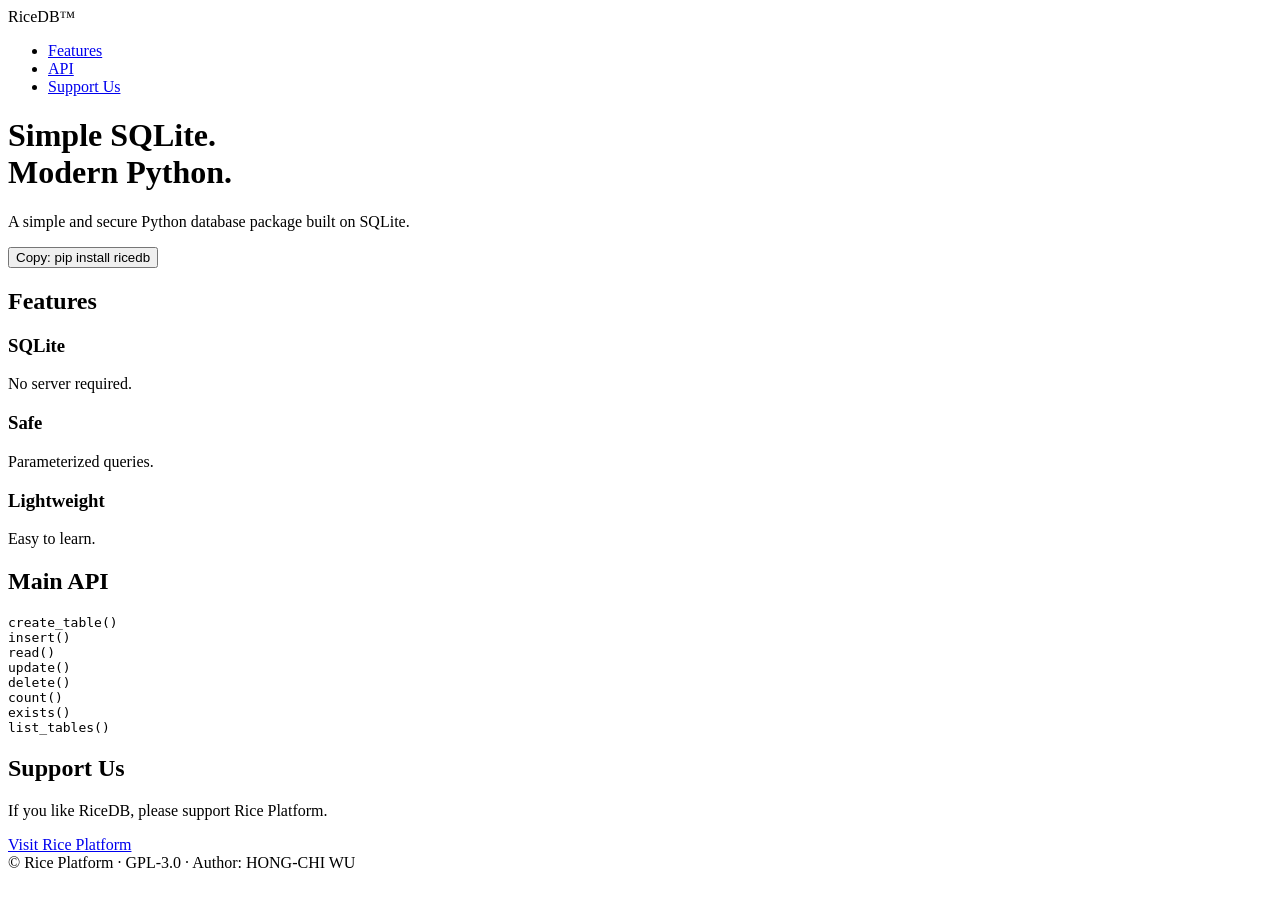
==== db/index.html @ 089bb0a8 "Add files via upload" ====
<!DOCTYPE html>
<html lang="en">
<head>
<meta charset="UTF-8">
<meta name="viewport" content="width=device-width,initial-scale=1">
<title>RiceDB | Rice Platform</title>
<link rel="stylesheet" href="css/style.css">
</head>
<body>
<header class="hero">
<nav>
<div class="logo">RiceDB™</div>
<ul>
<li><a href="#features">Features</a></li>
<li><a href="#api">API</a></li>
<li><a href="#support">Support Us</a></li>
</ul>
</nav>
<div class="hero-content">
<h1>Simple SQLite.<br>Modern Python.</h1>
<p>A simple and secure Python database package built on SQLite.</p>
<button id="copyBtn">Copy: pip install ricedb</button>
</div>
</header>

<section id="features" class="section">
<h2>Features</h2>
<div class="cards">
<div class="card"><h3>SQLite</h3><p>No server required.</p></div>
<div class="card"><h3>Safe</h3><p>Parameterized queries.</p></div>
<div class="card"><h3>Lightweight</h3><p>Easy to learn.</p></div>
</div>
</section>

<section id="api" class="section">
<h2>Main API</h2>
<pre>create_table()
insert()
read()
update()
delete()
count()
exists()
list_tables()</pre>
</section>

<section id="support" class="section support">
<h2>Support Us</h2>
<p>If you like RiceDB, please support Rice Platform.</p>
<a class="button" href="https://riceplatform.org">Visit Rice Platform</a>
</section>

<footer>© Rice Platform · GPL-3.0 · Author: HONG-CHI WU</footer>
<script src="js/main.js"></script>
</body>
</html>
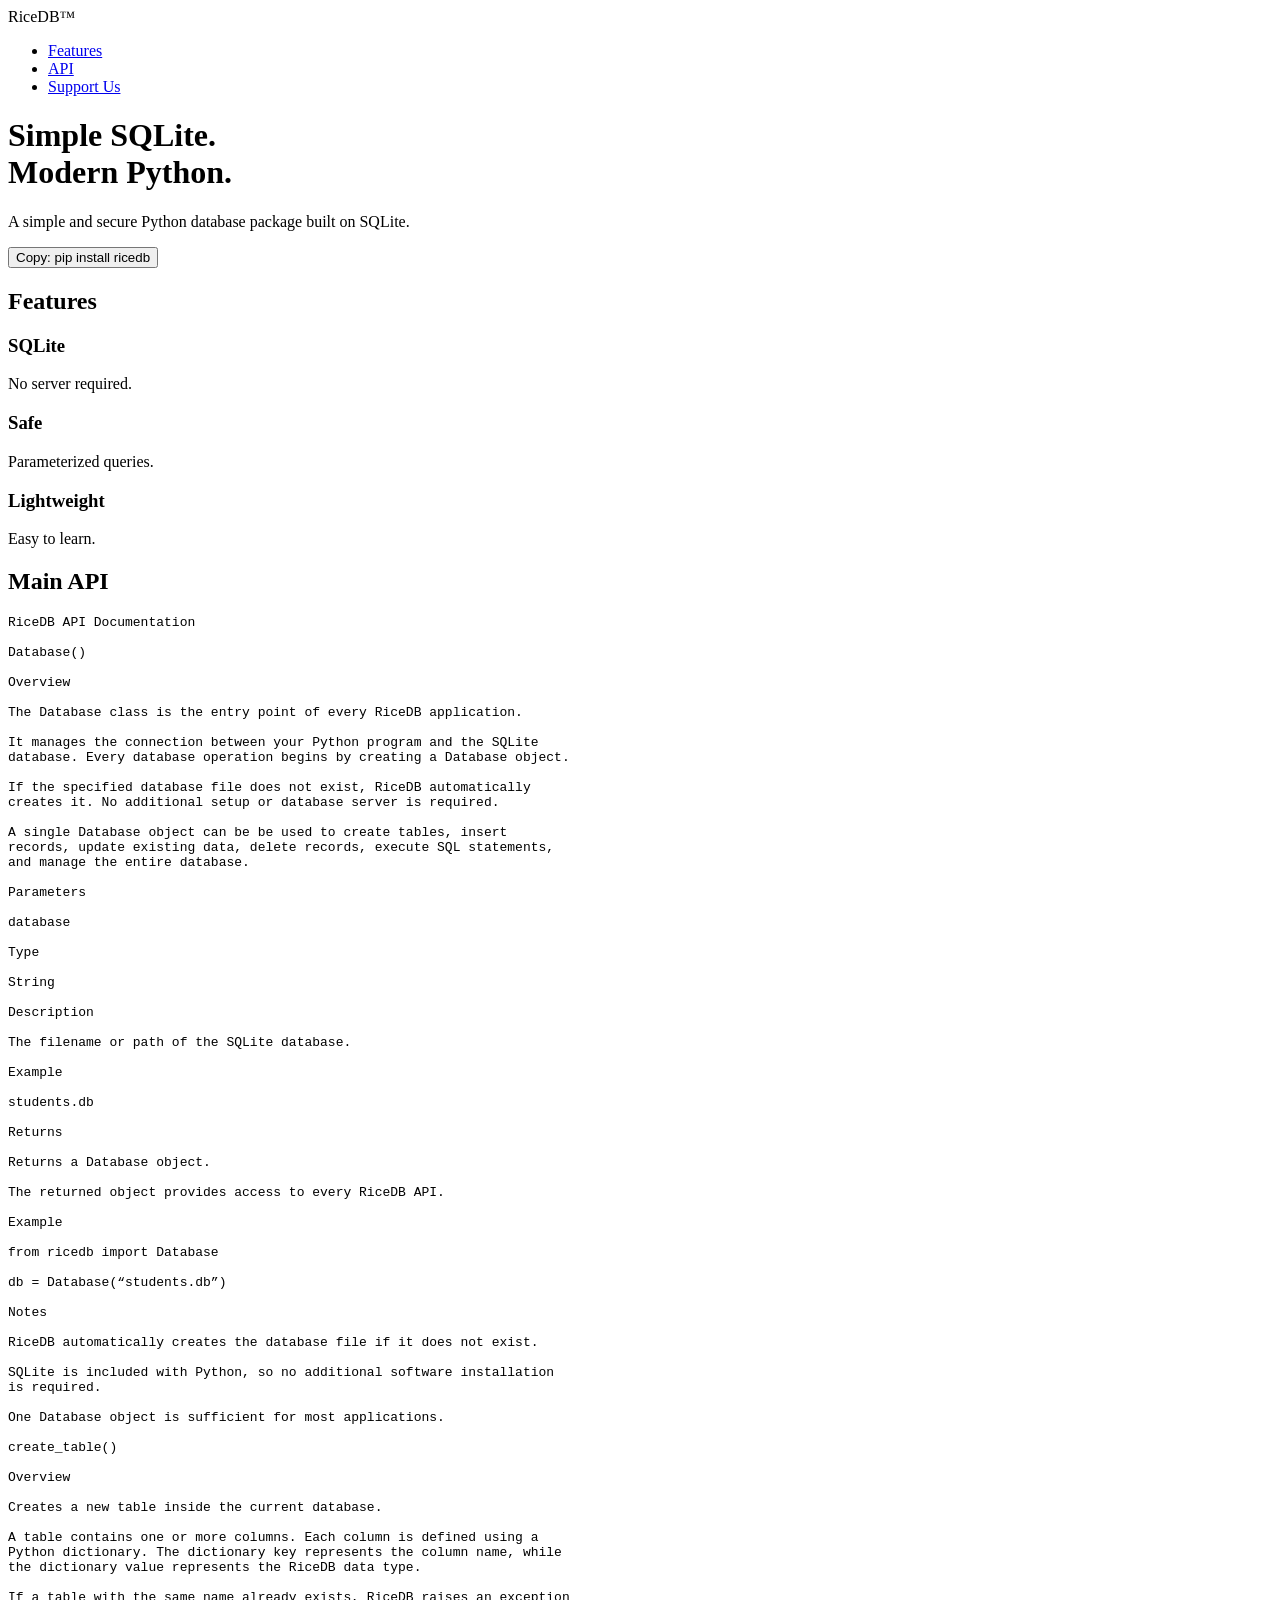
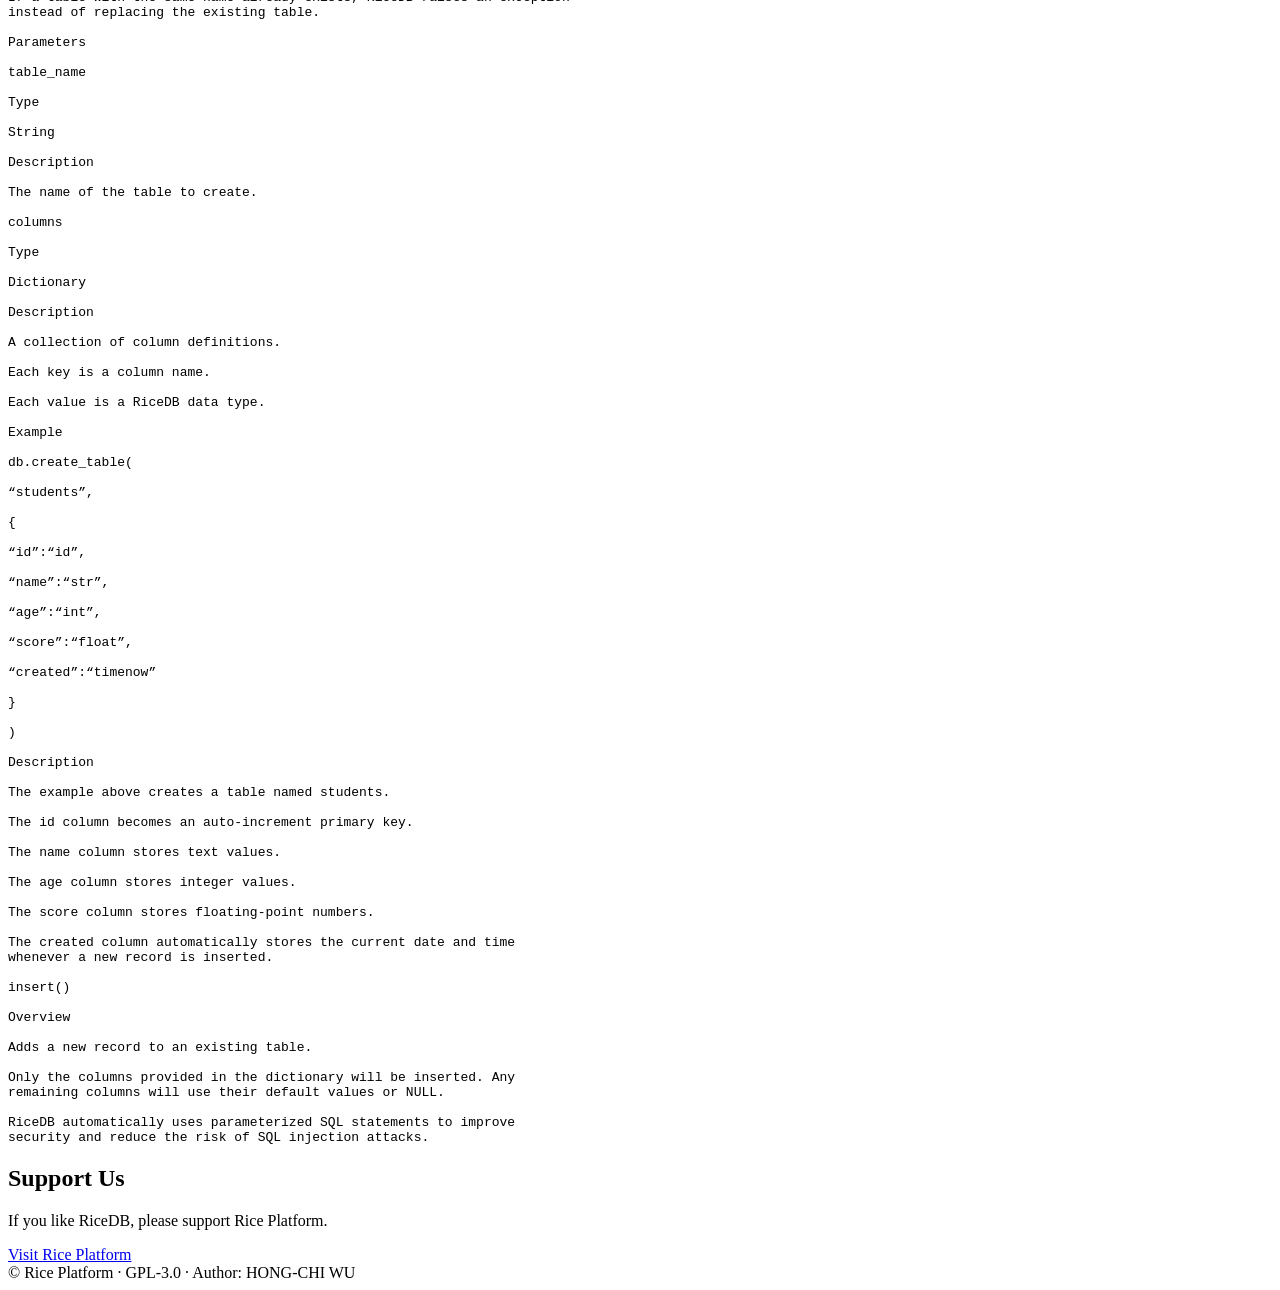
==== commit 97faff2a: "Enhance RiceDB API documentation Updated RiceDB API documentation with detailed descriptions of the " ====
--- a/db/index.html
+++ b/db/index.html
@@ -34,14 +34,149 @@
 
 <section id="api" class="section">
 <h2>Main API</h2>
-<pre>create_table()
+<pre>RiceDB API Documentation
+
+Database()
+
+Overview
+
+The Database class is the entry point of every RiceDB application.
+
+It manages the connection between your Python program and the SQLite
+database. Every database operation begins by creating a Database object.
+
+If the specified database file does not exist, RiceDB automatically
+creates it. No additional setup or database server is required.
+
+A single Database object can be be used to create tables, insert
+records, update existing data, delete records, execute SQL statements,
+and manage the entire database.
+
+Parameters
+
+database
+
+Type
+
+String
+
+Description
+
+The filename or path of the SQLite database.
+
+Example
+
+students.db
+
+Returns
+
+Returns a Database object.
+
+The returned object provides access to every RiceDB API.
+
+Example
+
+from ricedb import Database
+
+db = Database(“students.db”)
+
+Notes
+
+RiceDB automatically creates the database file if it does not exist.
+
+SQLite is included with Python, so no additional software installation
+is required.
+
+One Database object is sufficient for most applications.
+
+create_table()
+
+Overview
+
+Creates a new table inside the current database.
+
+A table contains one or more columns. Each column is defined using a
+Python dictionary. The dictionary key represents the column name, while
+the dictionary value represents the RiceDB data type.
+
+If a table with the same name already exists, RiceDB raises an exception
+instead of replacing the existing table.
+
+Parameters
+
+table_name
+
+Type
+
+String
+
+Description
+
+The name of the table to create.
+
+columns
+
+Type
+
+Dictionary
+
+Description
+
+A collection of column definitions.
+
+Each key is a column name.
+
+Each value is a RiceDB data type.
+
+Example
+
+db.create_table(
+
+“students”,
+
+{
+
+“id”:“id”,
+
+“name”:“str”,
+
+“age”:“int”,
+
+“score”:“float”,
+
+“created”:“timenow”
+
+}
+
+)
+
+Description
+
+The example above creates a table named students.
+
+The id column becomes an auto-increment primary key.
+
+The name column stores text values.
+
+The age column stores integer values.
+
+The score column stores floating-point numbers.
+
+The created column automatically stores the current date and time
+whenever a new record is inserted.
+
 insert()
-read()
-update()
-delete()
-count()
-exists()
-list_tables()</pre>
+
+Overview
+
+Adds a new record to an existing table.
+
+Only the columns provided in the dictionary will be inserted. Any
+remaining columns will use their default values or NULL.
+
+RiceDB automatically uses parameterized SQL statements to improve
+security and reduce the risk of SQL injection attacks.
+</pre>
 </section>
 
 <section id="support" class="section support">
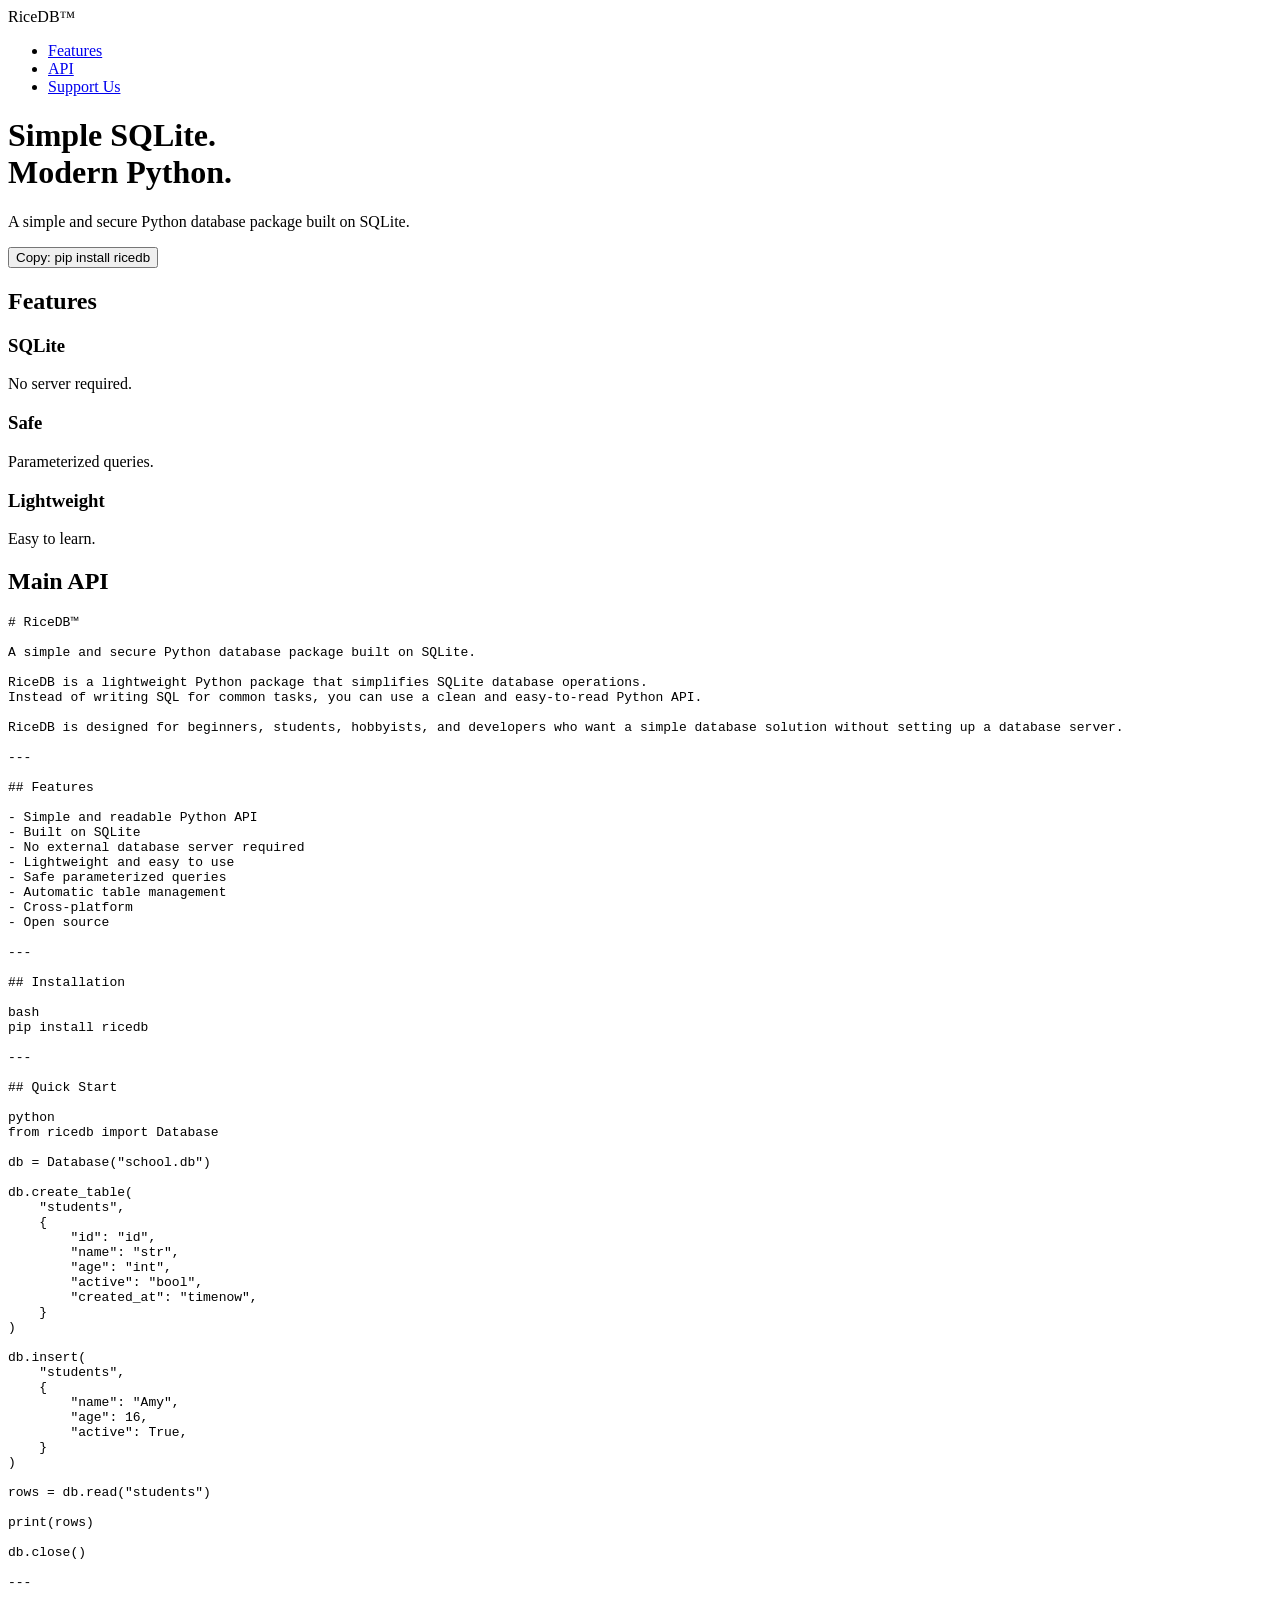
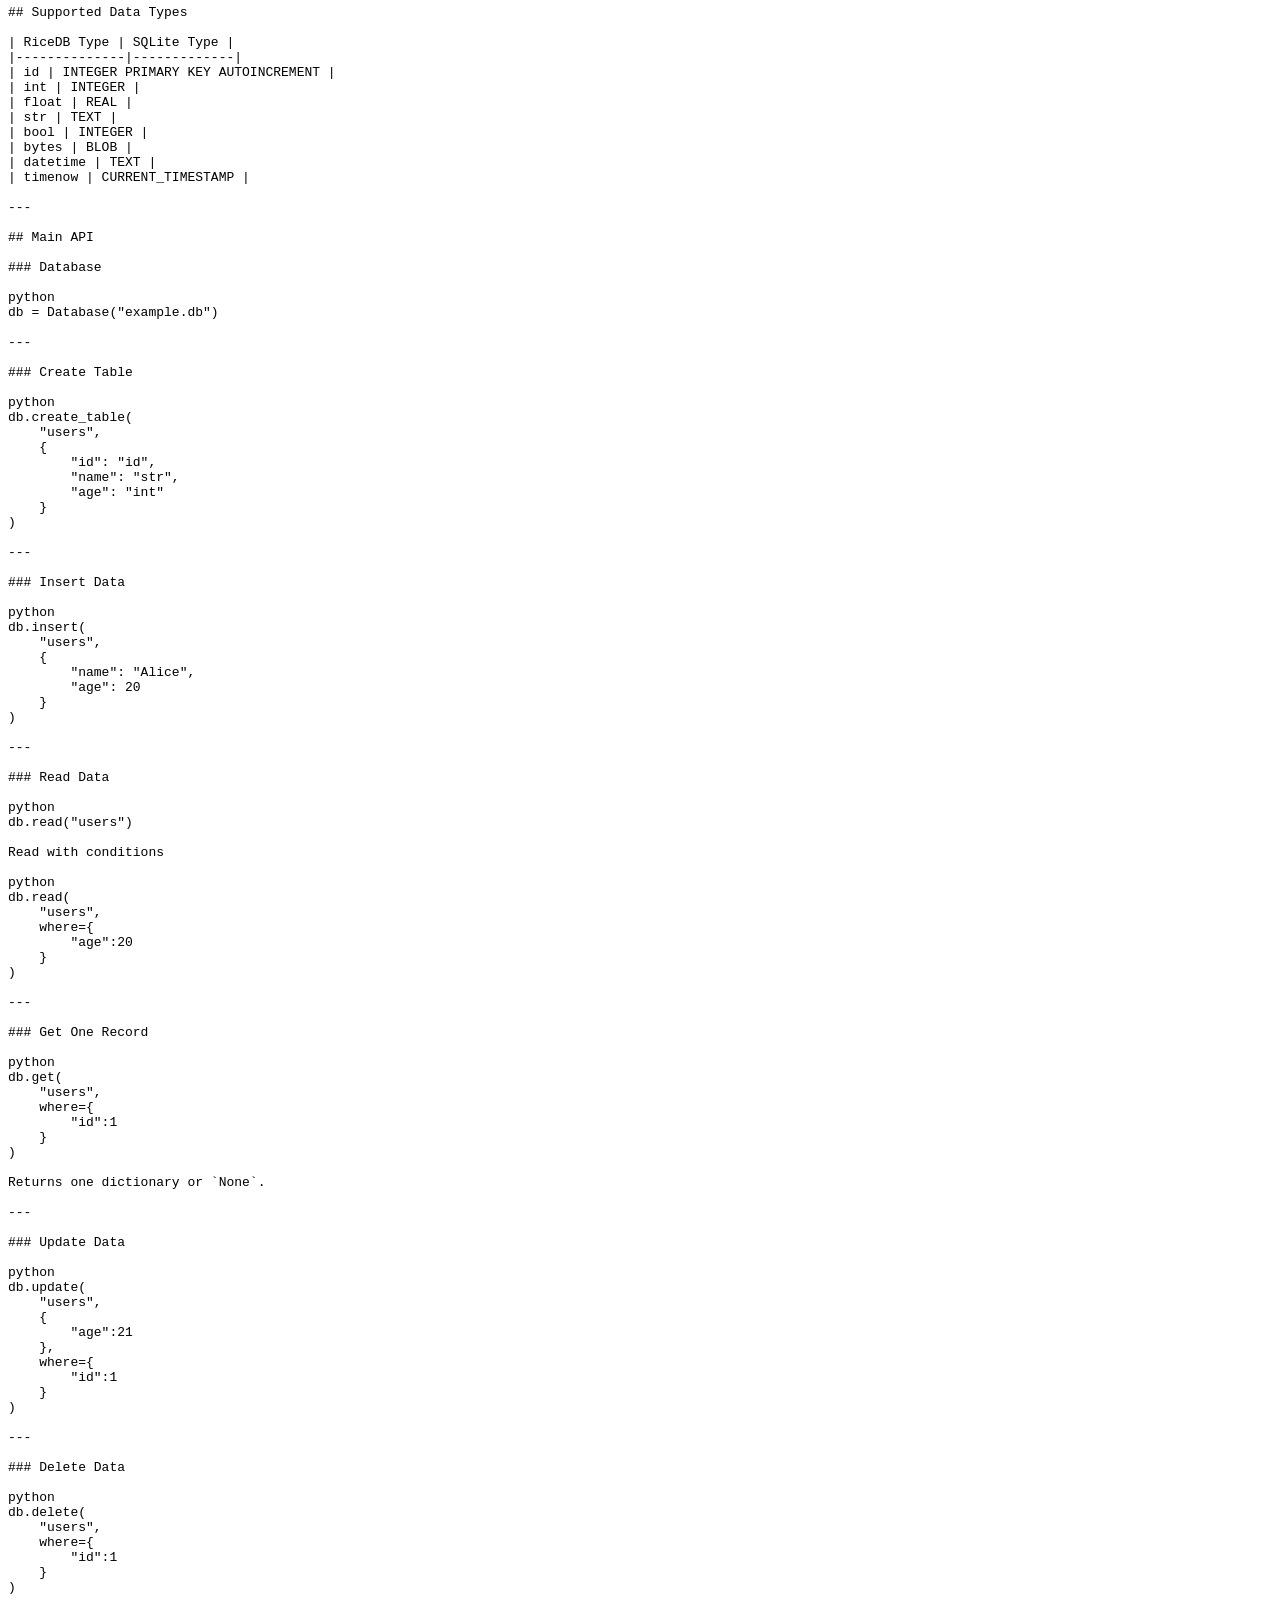
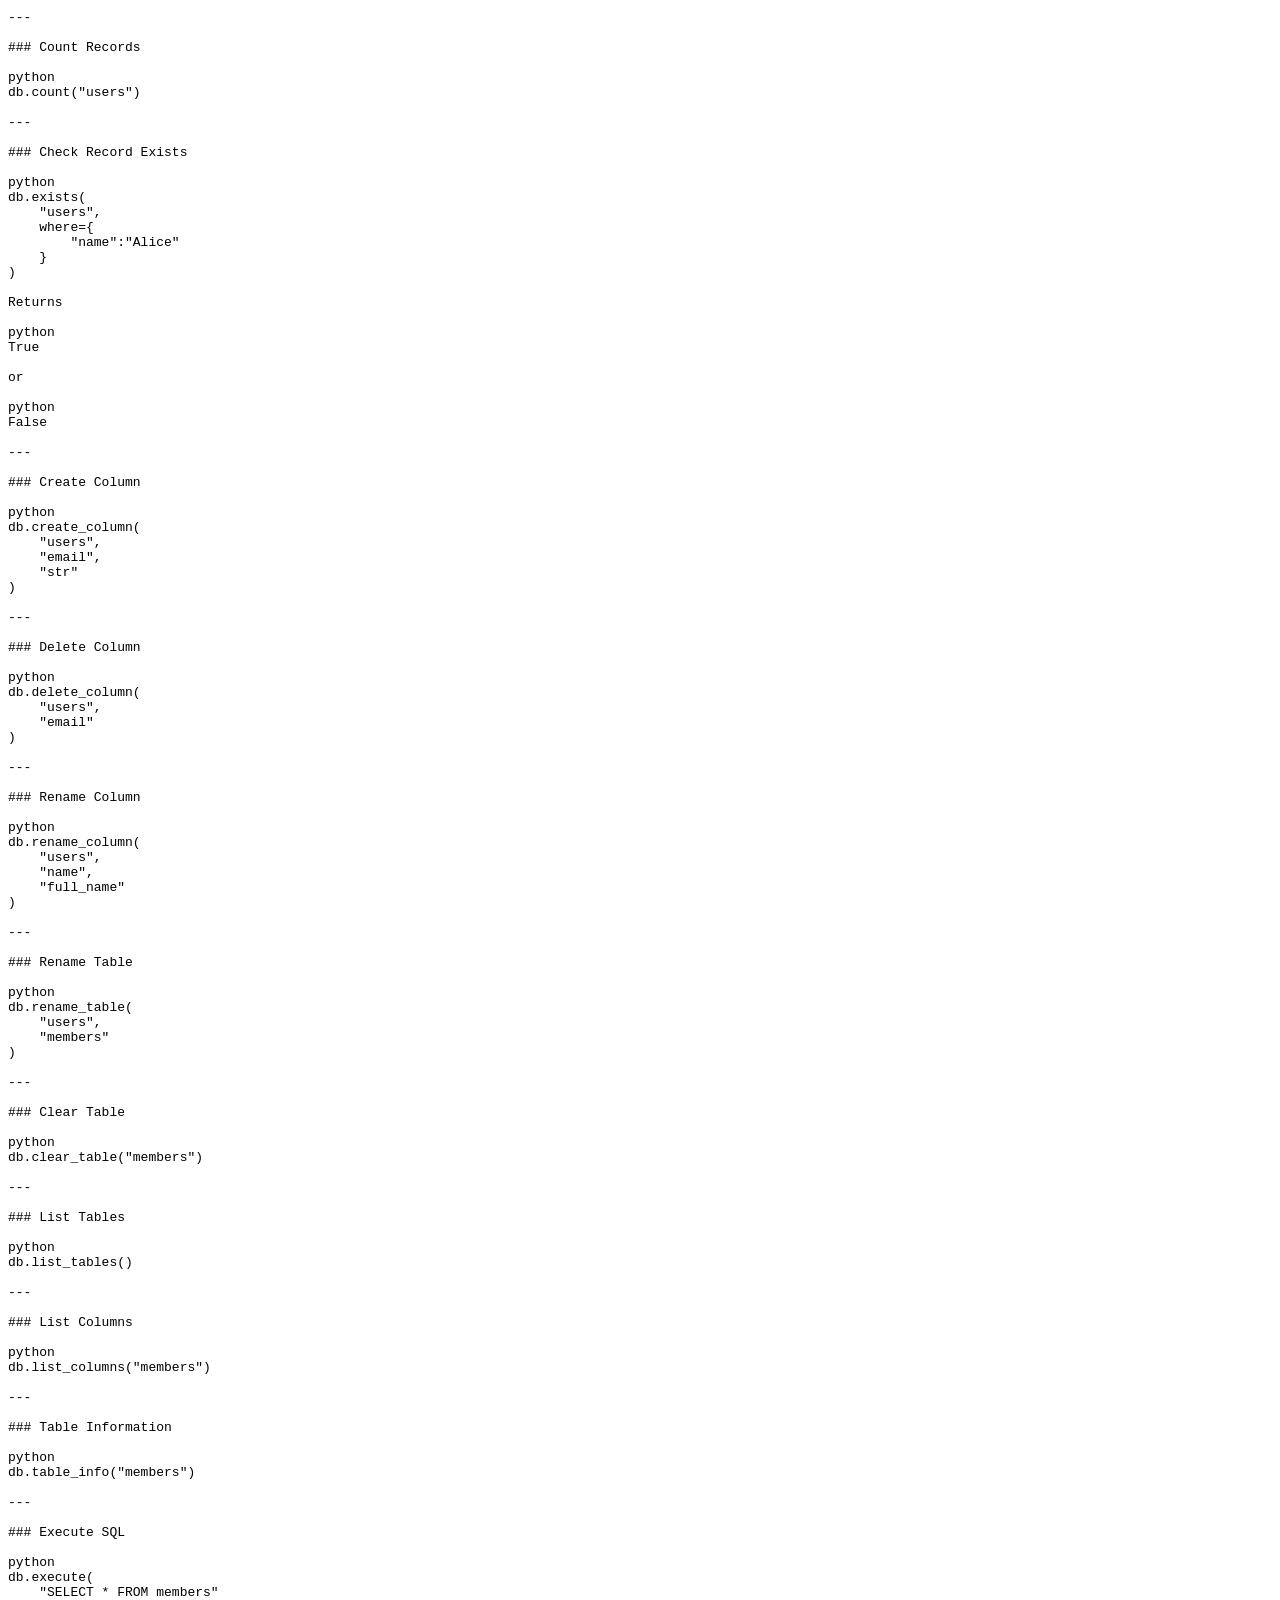
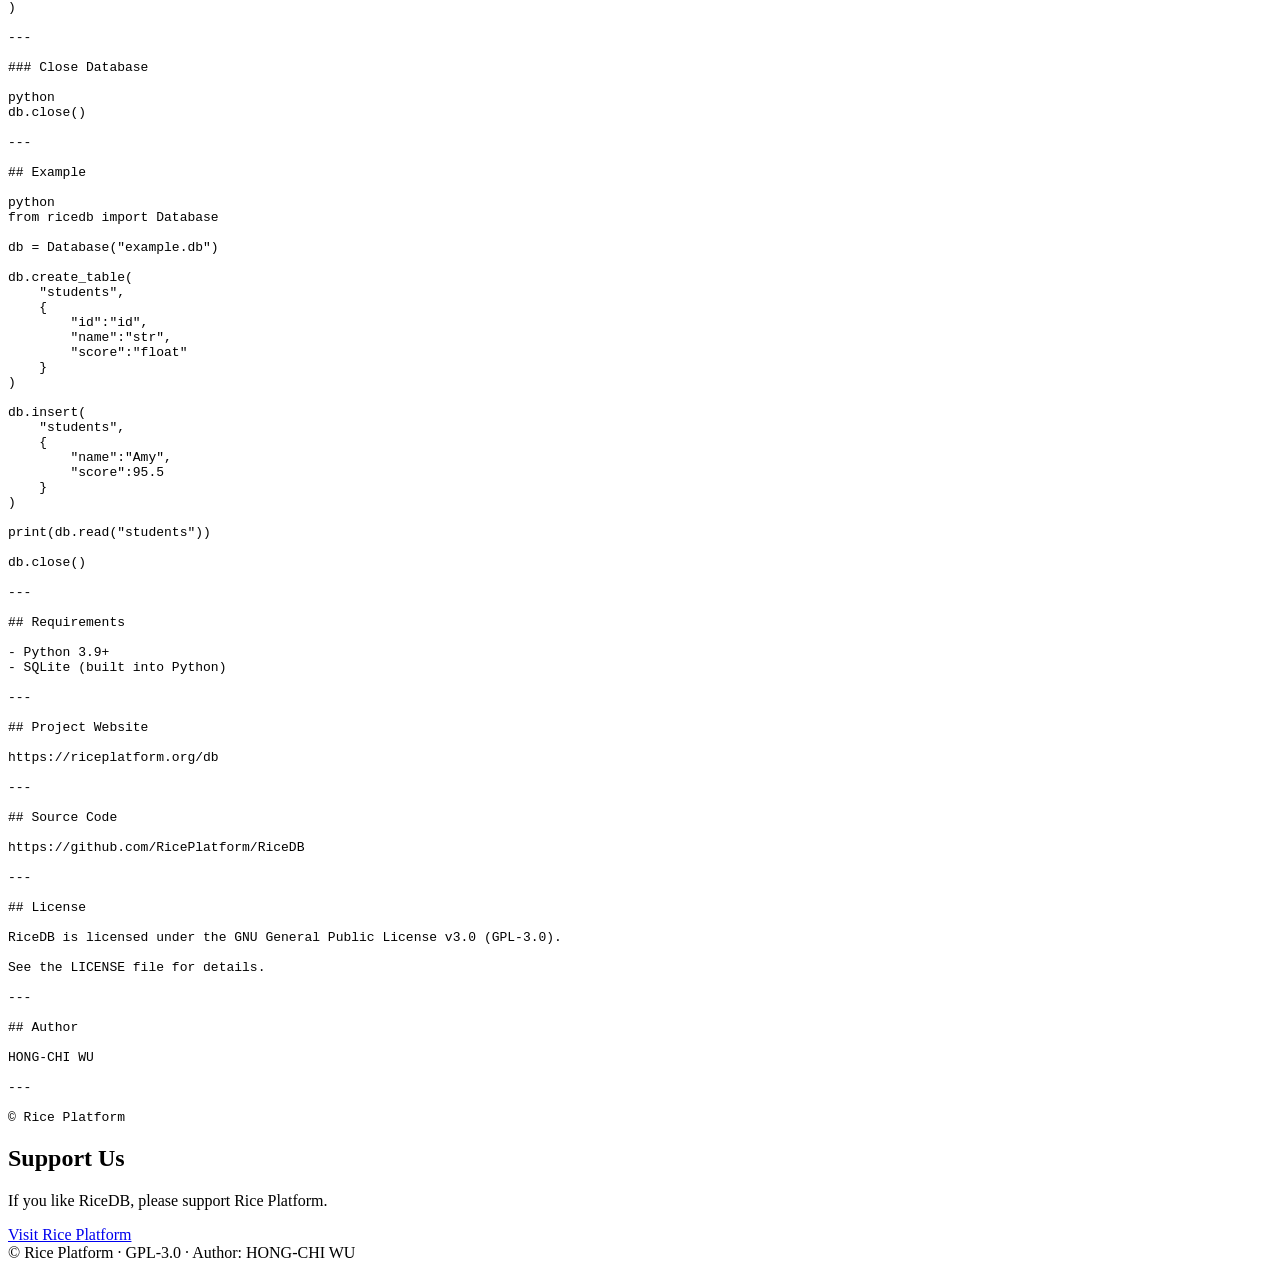
==== commit 1f1872bb: "Revise RiceDB API documentation Updated RiceDB API documentation with new features and examples." ====
--- a/db/index.html
+++ b/db/index.html
@@ -4,7 +4,7 @@
 <meta charset="UTF-8">
 <meta name="viewport" content="width=device-width,initial-scale=1">
 <title>RiceDB | Rice Platform</title>
-<link rel="stylesheet" href="css/style.css">
+<link rel="stylesheet" href="db/styles.css">
 </head>
 <body>
 <header class="hero">
@@ -34,148 +34,360 @@
 
 <section id="api" class="section">
 <h2>Main API</h2>
-<pre>RiceDB API Documentation
-
-Database()
-
-Overview
-
-The Database class is the entry point of every RiceDB application.
-
-It manages the connection between your Python program and the SQLite
-database. Every database operation begins by creating a Database object.
-
-If the specified database file does not exist, RiceDB automatically
-creates it. No additional setup or database server is required.
-
-A single Database object can be be used to create tables, insert
-records, update existing data, delete records, execute SQL statements,
-and manage the entire database.
-
-Parameters
-
-database
-
-Type
-
-String
-
-Description
-
-The filename or path of the SQLite database.
-
-Example
-
-students.db
+<pre># RiceDB™
+
+A simple and secure Python database package built on SQLite.
+
+RiceDB is a lightweight Python package that simplifies SQLite database operations.
+Instead of writing SQL for common tasks, you can use a clean and easy-to-read Python API.
+
+RiceDB is designed for beginners, students, hobbyists, and developers who want a simple database solution without setting up a database server.
+
+---
+
+## Features
+
+- Simple and readable Python API
+- Built on SQLite
+- No external database server required
+- Lightweight and easy to use
+- Safe parameterized queries
+- Automatic table management
+- Cross-platform
+- Open source
+
+---
+
+## Installation
+
+bash
+pip install ricedb
+
+---
+
+## Quick Start
+
+python
+from ricedb import Database
+
+db = Database("school.db")
+
+db.create_table(
+    "students",
+    {
+        "id": "id",
+        "name": "str",
+        "age": "int",
+        "active": "bool",
+        "created_at": "timenow",
+    }
+)
+
+db.insert(
+    "students",
+    {
+        "name": "Amy",
+        "age": 16,
+        "active": True,
+    }
+)
+
+rows = db.read("students")
+
+print(rows)
+
+db.close()
+
+---
+
+## Supported Data Types
+
+| RiceDB Type | SQLite Type |
+|--------------|-------------|
+| id | INTEGER PRIMARY KEY AUTOINCREMENT |
+| int | INTEGER |
+| float | REAL |
+| str | TEXT |
+| bool | INTEGER |
+| bytes | BLOB |
+| datetime | TEXT |
+| timenow | CURRENT_TIMESTAMP |
+
+---
+
+## Main API
+
+### Database
+
+python
+db = Database("example.db")
+
+---
+
+### Create Table
+
+python
+db.create_table(
+    "users",
+    {
+        "id": "id",
+        "name": "str",
+        "age": "int"
+    }
+)
+
+---
+
+### Insert Data
+
+python
+db.insert(
+    "users",
+    {
+        "name": "Alice",
+        "age": 20
+    }
+)
+
+---
+
+### Read Data
+
+python
+db.read("users")
+
+Read with conditions
+
+python
+db.read(
+    "users",
+    where={
+        "age":20
+    }
+)
+
+---
+
+### Get One Record
+
+python
+db.get(
+    "users",
+    where={
+        "id":1
+    }
+)
+
+Returns one dictionary or `None`.
+
+---
+
+### Update Data
+
+python
+db.update(
+    "users",
+    {
+        "age":21
+    },
+    where={
+        "id":1
+    }
+)
+
+---
+
+### Delete Data
+
+python
+db.delete(
+    "users",
+    where={
+        "id":1
+    }
+)
+
+---
+
+### Count Records
+
+python
+db.count("users")
+
+---
+
+### Check Record Exists
+
+python
+db.exists(
+    "users",
+    where={
+        "name":"Alice"
+    }
+)
 
 Returns
 
-Returns a Database object.
-
-The returned object provides access to every RiceDB API.
-
-Example
-
+python
+True
+
+or
+
+python
+False
+
+---
+
+### Create Column
+
+python
+db.create_column(
+    "users",
+    "email",
+    "str"
+)
+
+---
+
+### Delete Column
+
+python
+db.delete_column(
+    "users",
+    "email"
+)
+
+---
+
+### Rename Column
+
+python
+db.rename_column(
+    "users",
+    "name",
+    "full_name"
+)
+
+---
+
+### Rename Table
+
+python
+db.rename_table(
+    "users",
+    "members"
+)
+
+---
+
+### Clear Table
+
+python
+db.clear_table("members")
+
+---
+
+### List Tables
+
+python
+db.list_tables()
+
+---
+
+### List Columns
+
+python
+db.list_columns("members")
+
+---
+
+### Table Information
+
+python
+db.table_info("members")
+
+---
+
+### Execute SQL
+
+python
+db.execute(
+    "SELECT * FROM members"
+)
+
+---
+
+### Close Database
+
+python
+db.close()
+
+---
+
+## Example
+
+python
 from ricedb import Database
 
-db = Database(“students.db”)
-
-Notes
-
-RiceDB automatically creates the database file if it does not exist.
-
-SQLite is included with Python, so no additional software installation
-is required.
-
-One Database object is sufficient for most applications.
-
-create_table()
-
-Overview
-
-Creates a new table inside the current database.
-
-A table contains one or more columns. Each column is defined using a
-Python dictionary. The dictionary key represents the column name, while
-the dictionary value represents the RiceDB data type.
-
-If a table with the same name already exists, RiceDB raises an exception
-instead of replacing the existing table.
-
-Parameters
-
-table_name
-
-Type
-
-String
-
-Description
-
-The name of the table to create.
-
-columns
-
-Type
-
-Dictionary
-
-Description
-
-A collection of column definitions.
-
-Each key is a column name.
-
-Each value is a RiceDB data type.
-
-Example
+db = Database("example.db")
 
 db.create_table(
-
-“students”,
-
-{
-
-“id”:“id”,
-
-“name”:“str”,
-
-“age”:“int”,
-
-“score”:“float”,
-
-“created”:“timenow”
-
-}
-
-)
-
-Description
-
-The example above creates a table named students.
-
-The id column becomes an auto-increment primary key.
-
-The name column stores text values.
-
-The age column stores integer values.
-
-The score column stores floating-point numbers.
-
-The created column automatically stores the current date and time
-whenever a new record is inserted.
-
-insert()
-
-Overview
-
-Adds a new record to an existing table.
-
-Only the columns provided in the dictionary will be inserted. Any
-remaining columns will use their default values or NULL.
-
-RiceDB automatically uses parameterized SQL statements to improve
-security and reduce the risk of SQL injection attacks.
+    "students",
+    {
+        "id":"id",
+        "name":"str",
+        "score":"float"
+    }
+)
+
+db.insert(
+    "students",
+    {
+        "name":"Amy",
+        "score":95.5
+    }
+)
+
+print(db.read("students"))
+
+db.close()
+
+---
+
+## Requirements
+
+- Python 3.9+
+- SQLite (built into Python)
+
+---
+
+## Project Website
+
+https://riceplatform.org/db
+
+---
+
+## Source Code
+
+https://github.com/RicePlatform/RiceDB
+
+---
+
+## License
+
+RiceDB is licensed under the GNU General Public License v3.0 (GPL-3.0).
+
+See the LICENSE file for details.
+
+---
+
+## Author
+
+HONG-CHI WU
+
+---
+
+© Rice Platform
 </pre>
 </section>
 
@@ -186,6 +398,6 @@
 </section>
 
 <footer>© Rice Platform · GPL-3.0 · Author: HONG-CHI WU</footer>
-<script src="js/main.js"></script>
+<script src="db/main.js"></script>
 </body>
 </html>
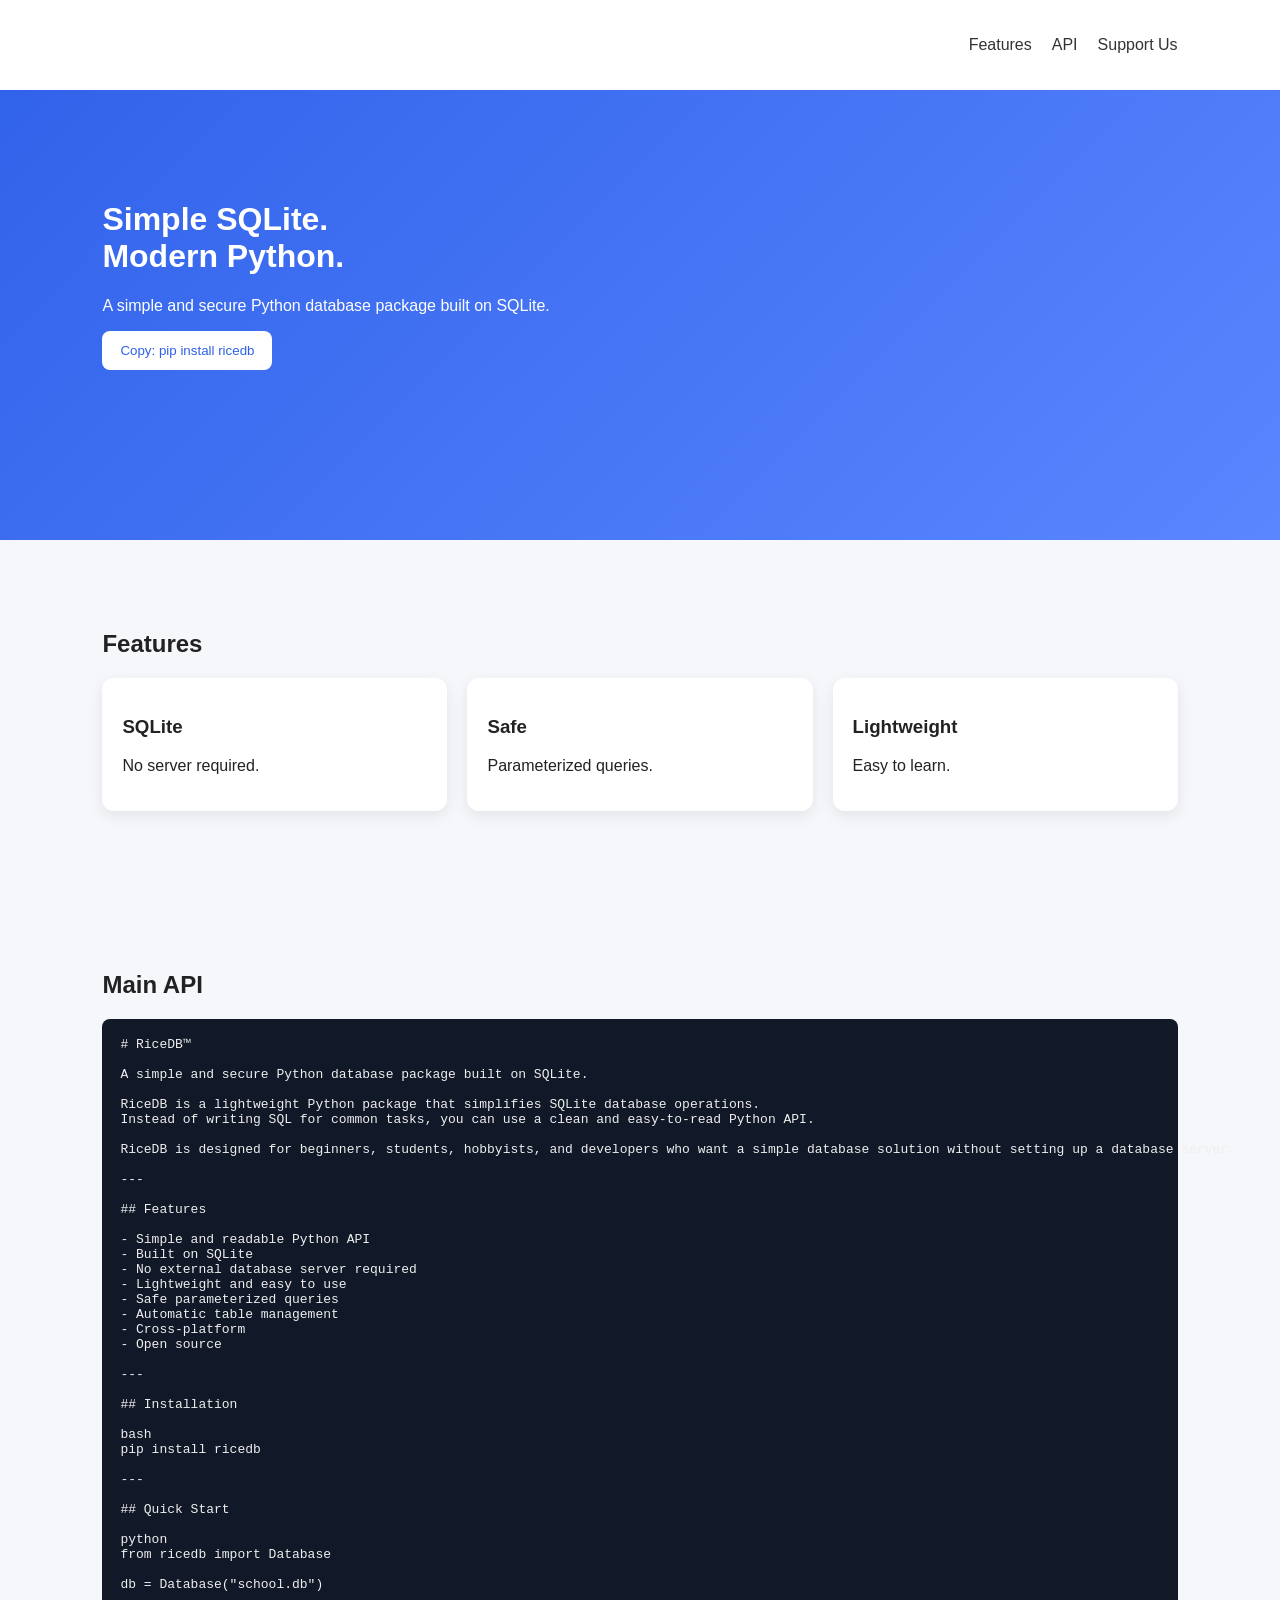
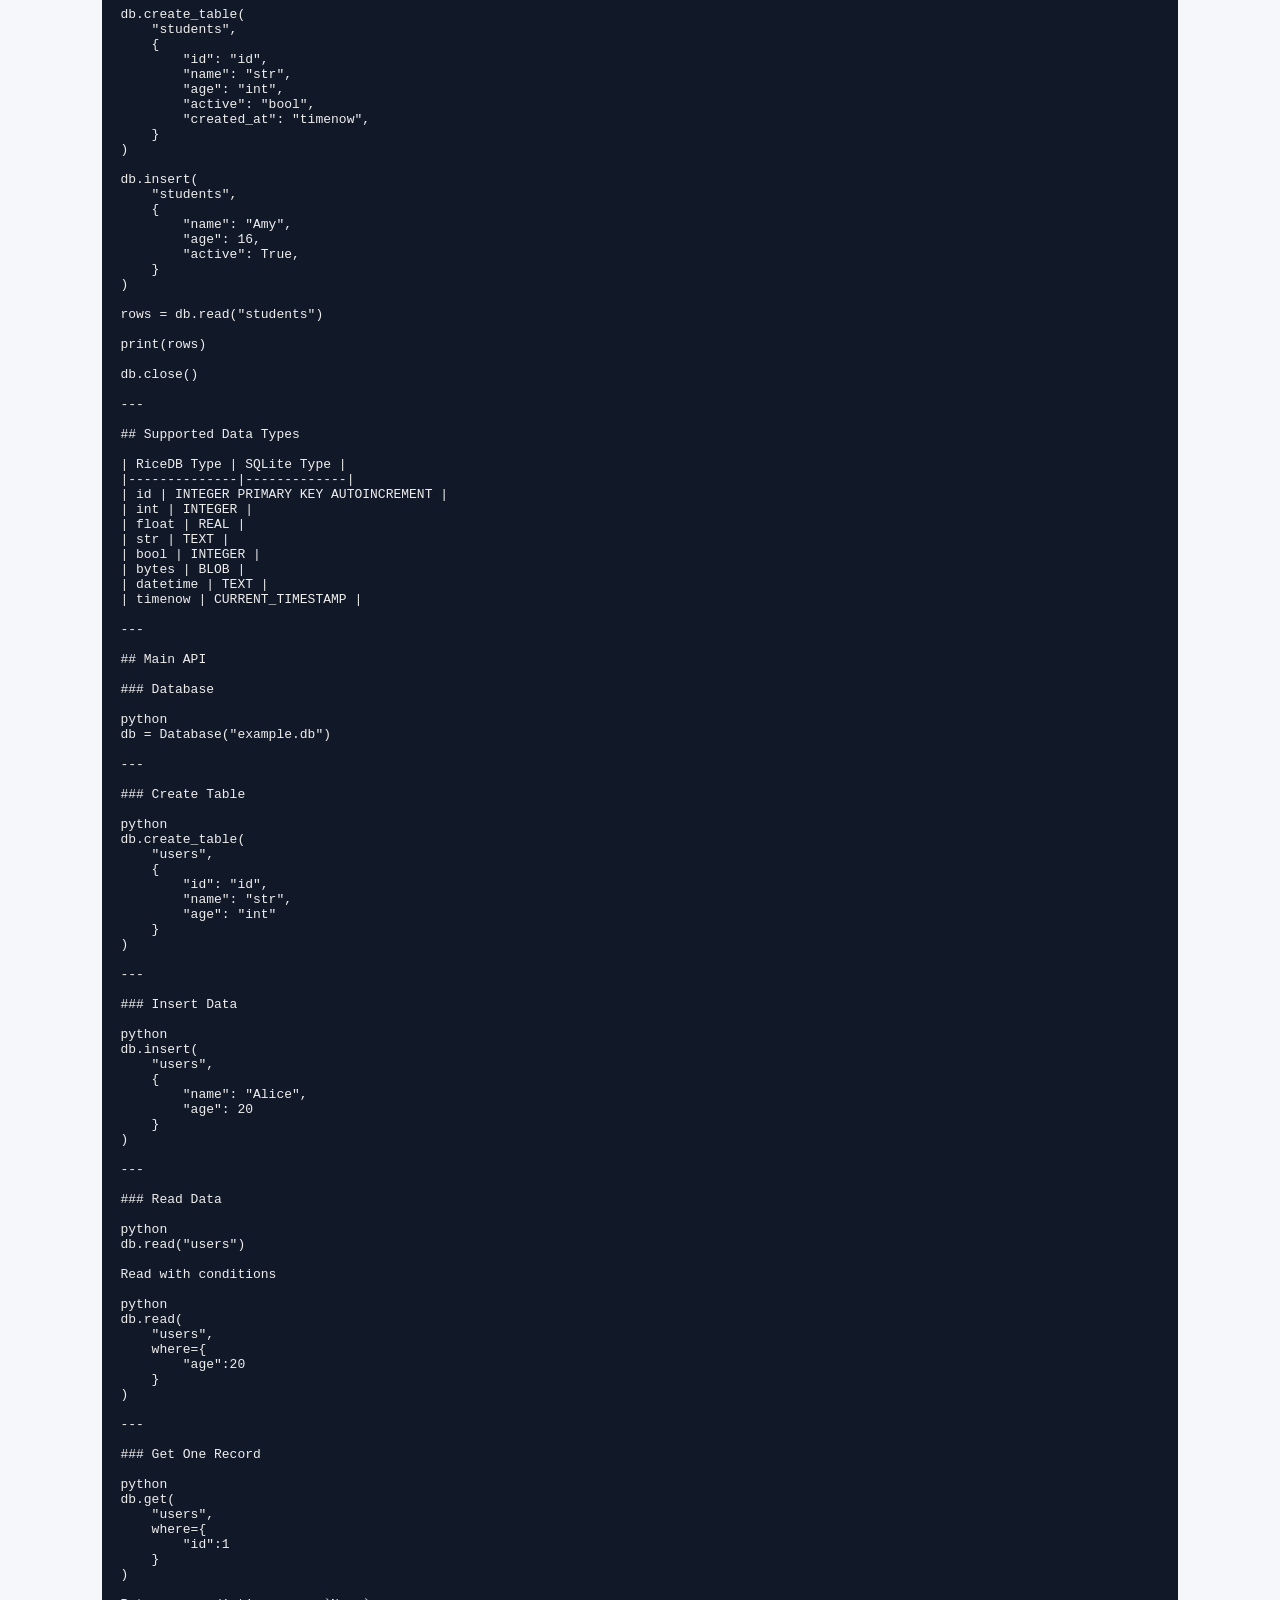
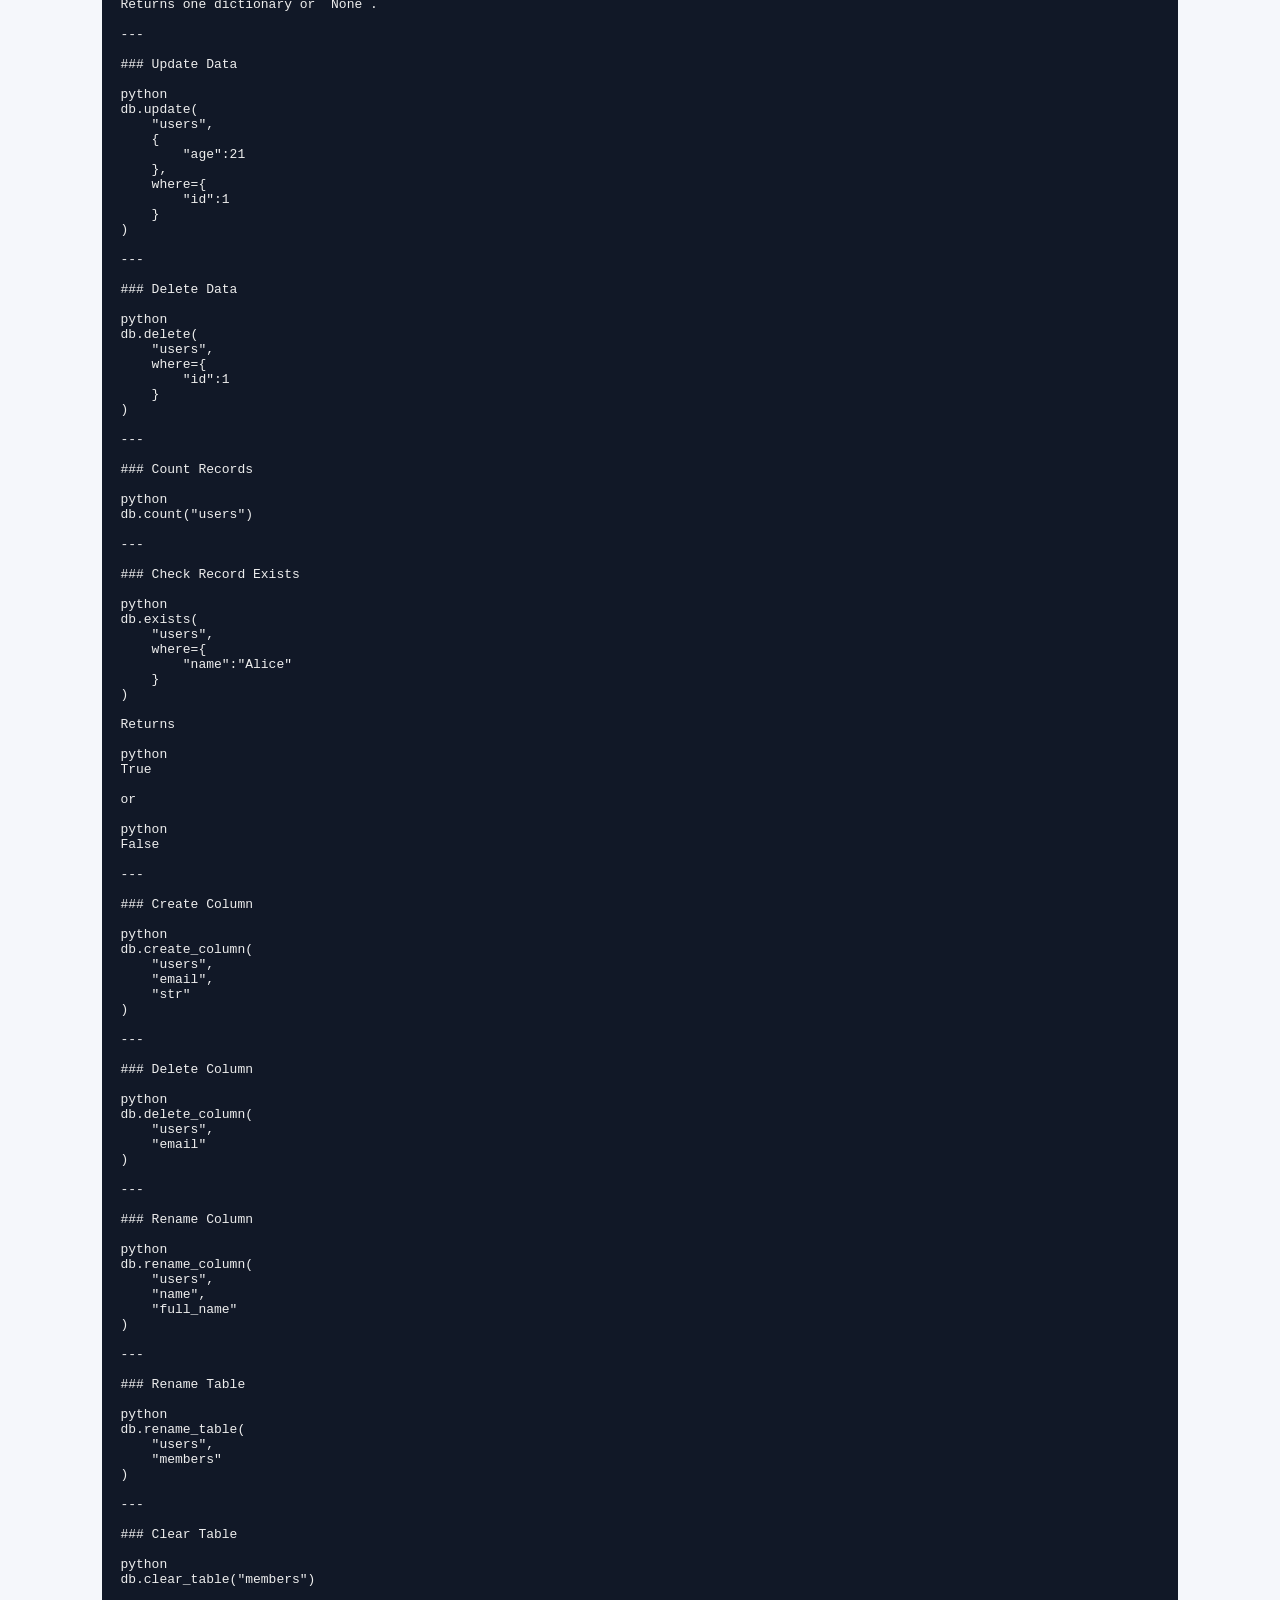
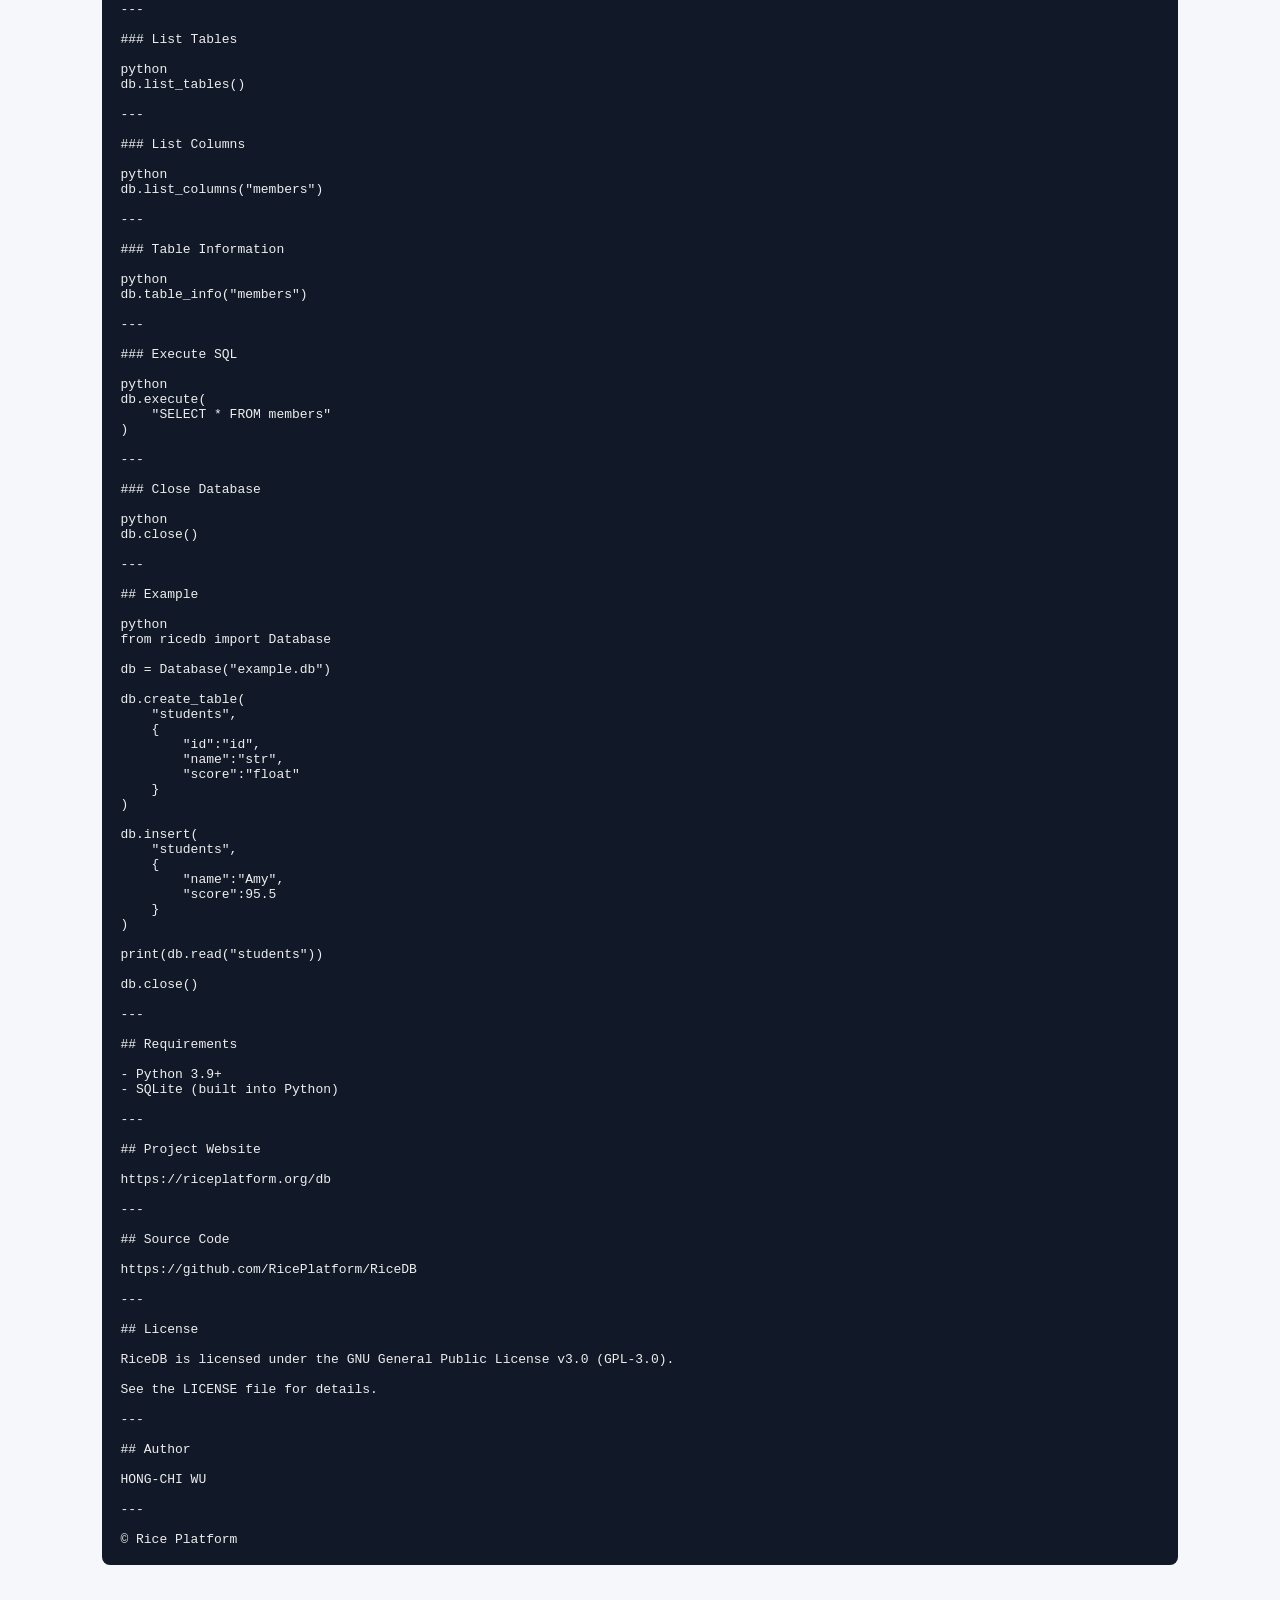
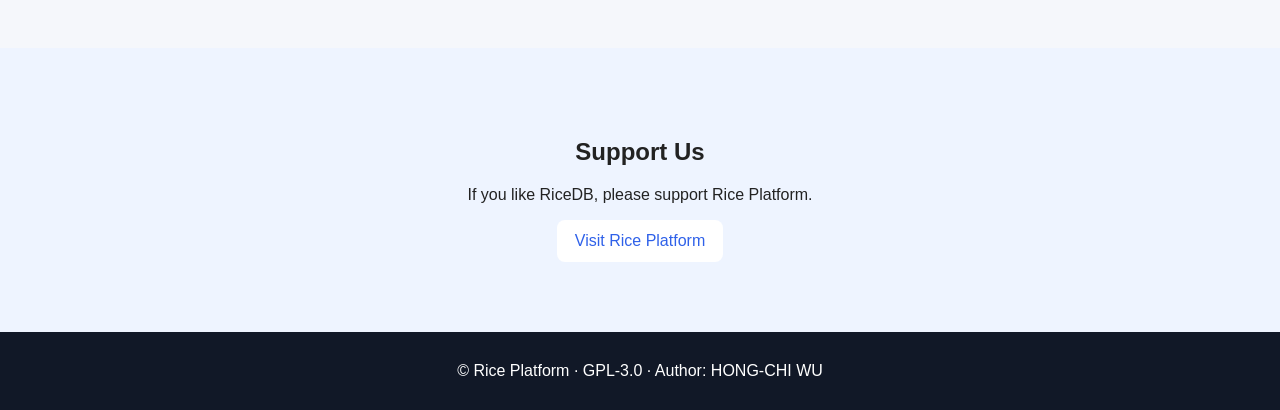
==== commit e05dcee6: "Update stylesheet and script links to absolute paths" ====
--- a/db/index.html
+++ b/db/index.html
@@ -4,7 +4,7 @@
 <meta charset="UTF-8">
 <meta name="viewport" content="width=device-width,initial-scale=1">
 <title>RiceDB | Rice Platform</title>
-<link rel="stylesheet" href="db/styles.css">
+<link rel="stylesheet" href="/db/styles.css">
 </head>
 <body>
 <header class="hero">
@@ -398,6 +398,6 @@
 </section>
 
 <footer>© Rice Platform · GPL-3.0 · Author: HONG-CHI WU</footer>
-<script src="db/main.js"></script>
+<script src="/db/main.js"></script>
 </body>
 </html>
--- a/db/styles.css
+++ b/db/styles.css
@@ -0,0 +1,13 @@
+body{margin:0;font-family:Arial,sans-serif;background:#f5f7fb;color:#222}
+nav{display:flex;justify-content:space-between;align-items:center;padding:20px 8%;background:#fff;position:sticky;top:0}
+nav ul{display:flex;gap:20px;list-style:none}
+nav a{text-decoration:none;color:#333}
+.hero{background:linear-gradient(135deg,#2f61e9,#5a86ff);color:#fff;padding-bottom:80px}
+.hero-content{padding:90px 8%}
+button,.button{background:#fff;color:#2f61e9;border:none;padding:12px 18px;border-radius:8px;cursor:pointer;text-decoration:none;display:inline-block}
+.section{padding:70px 8%}
+.cards{display:flex;gap:20px;flex-wrap:wrap}
+.card{background:#fff;padding:20px;border-radius:12px;box-shadow:0 5px 15px rgba(0,0,0,.08);flex:1;min-width:220px}
+pre{background:#111827;color:#eee;padding:18px;border-radius:8px}
+.support{text-align:center;background:#eef4ff}
+footer{text-align:center;padding:30px;background:#111827;color:#fff}
